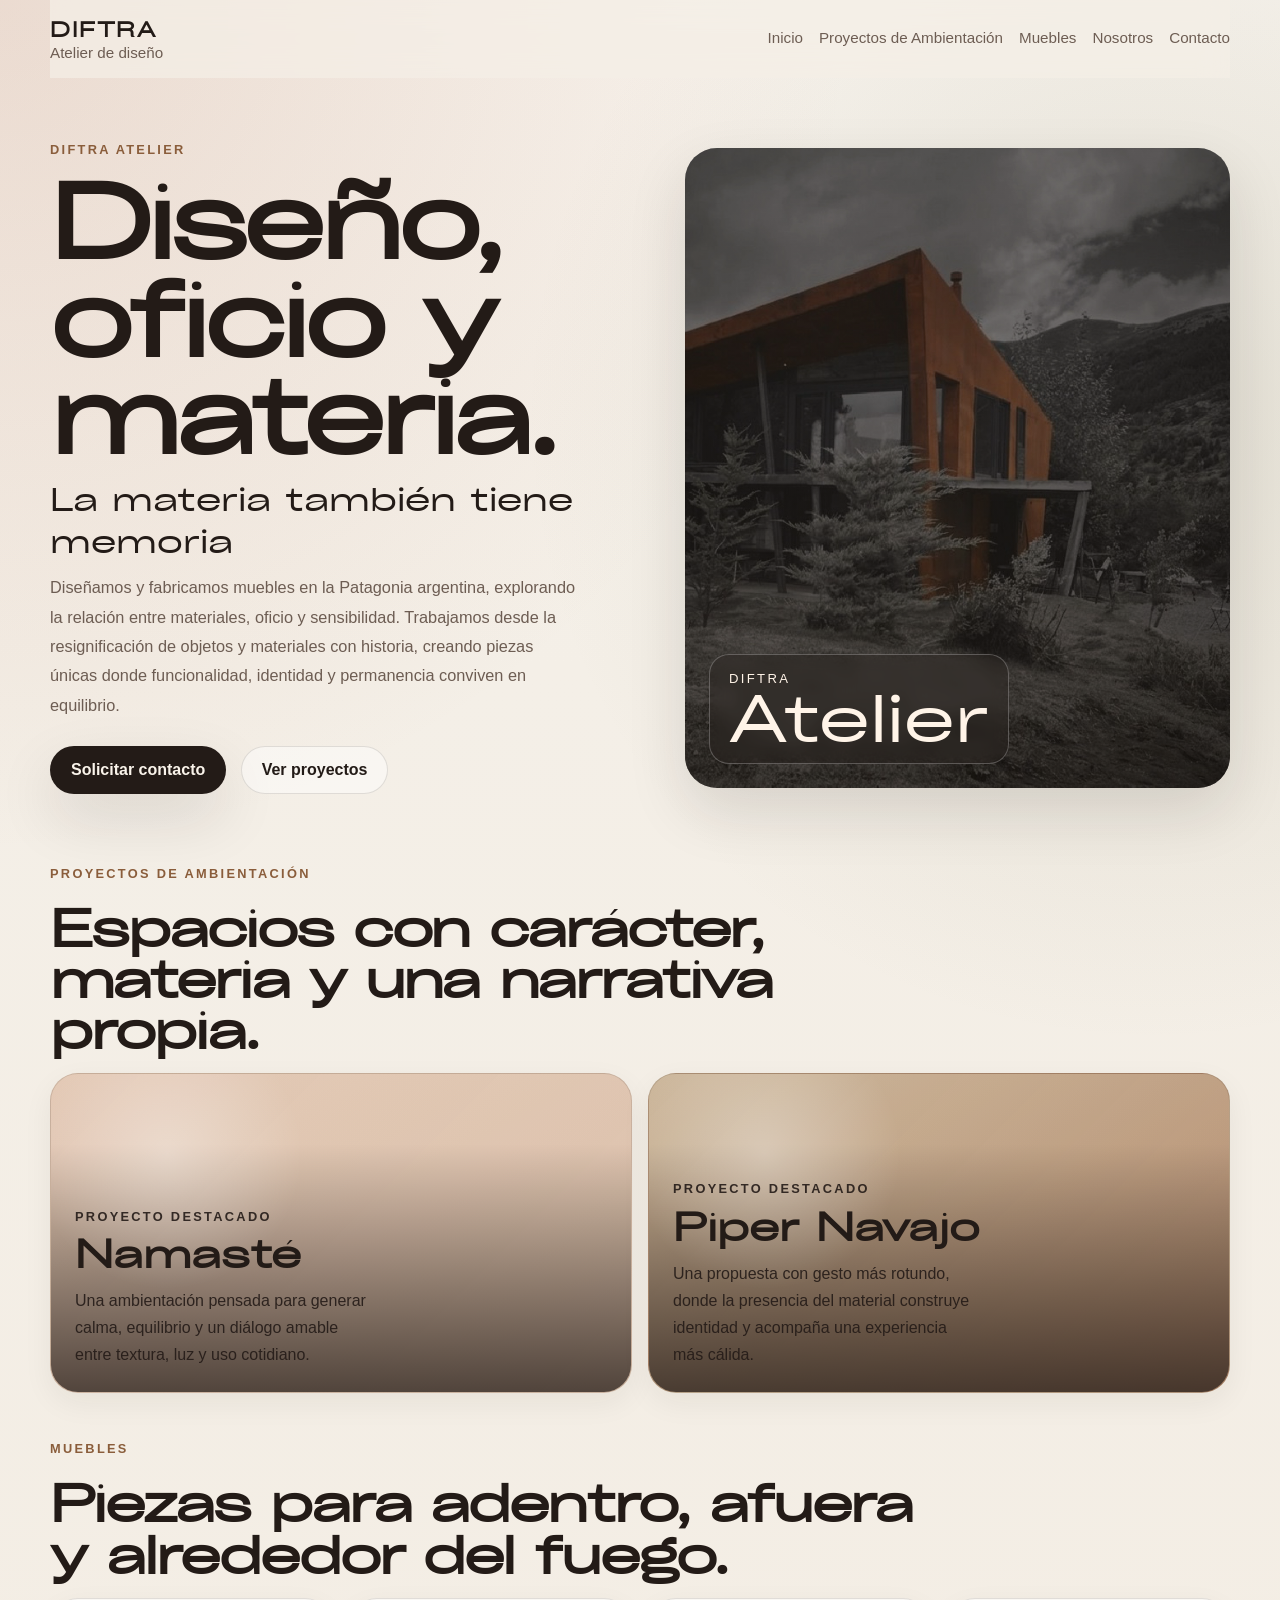
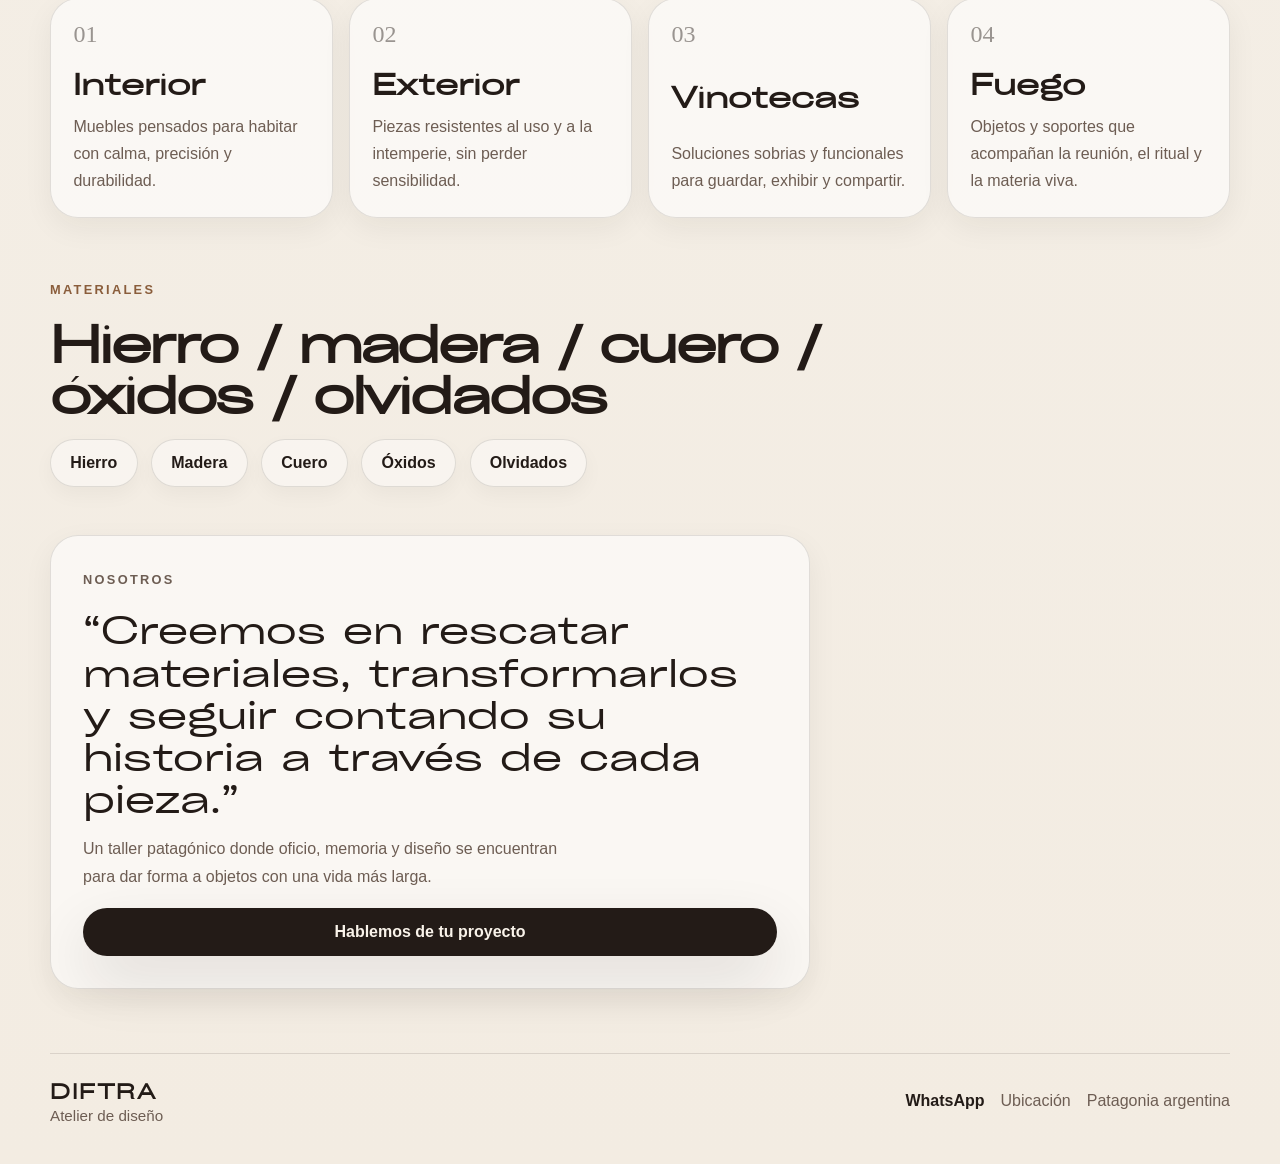
==== Diftra 2/index.html @ a842a308 "Update mobile nav and add new assets" ====
<!doctype html>
<html lang="es">
  <head>
    <meta charset="UTF-8" />
    <meta name="viewport" content="width=device-width, initial-scale=1.0" />
    <title>Diftra Atelier de diseño</title>
    <meta
      name="description"
      content="Diftra Atelier de diseño. Muebles y proyectos de ambientación en la Patagonia argentina."
    />
    <link rel="stylesheet" href="./styles.css" />
  </head>
  <body>
    <a class="skip-link" href="#contenido">Saltar al contenido</a>

    <header class="site-header">
      <div class="brand-lockup" aria-label="Diftra Atelier de diseño">
        <span class="brand-mark">Diftra</span>
        <span class="brand-subtitle">Atelier de diseño</span>
      </div>

      <nav class="site-nav" aria-label="Menú principal">
        <a href="#inicio">Inicio</a>
        <a href="#proyectos">Proyectos de Ambientación</a>
        <a href="#muebles">Muebles</a>
        <a href="#nosotros">Nosotros</a>
        <a href="#contacto">Contacto</a>
      </nav>
    </header>

    <main id="contenido">
      <section id="inicio" class="hero">
        <div class="hero-copy">
          <p class="eyebrow">Diftra Atelier</p>
          <h1>Diseño, oficio y materia.</h1>
          <p class="hero-lead">La materia también tiene memoria</p>
          <p class="hero-text">
            Diseñamos y fabricamos muebles en la Patagonia argentina, explorando la
            relación entre materiales, oficio y sensibilidad. Trabajamos desde la
            resignificación de objetos y materiales con historia, creando piezas
            únicas donde funcionalidad, identidad y permanencia conviven en equilibrio.
          </p>

          <div class="hero-actions">
            <a class="button button-primary" href="#contacto">Solicitar contacto</a>
            <a class="button button-secondary" href="#proyectos">Ver proyectos</a>
          </div>
        </div>

        <div class="hero-visual" aria-hidden="true">
          <img class="hero-photo" src="./Hero.jpg" alt="Proyecto Piper Navajo — Patagonia argentina" />
          <div class="hero-overlay"></div>
          <div class="hero-frame">
            <div class="logo-badge">
              <span class="logo-badge-small">Diftra</span>
              <span class="logo-badge-large">Atelier</span>
            </div>
          </div>
        </div>
      </section>

      <section id="proyectos" class="section-block">
        <div class="section-heading">
          <p class="section-label">Proyectos de Ambientación</p>
          <h2>Espacios con carácter, materia y una narrativa propia.</h2>
        </div>

        <div class="featured-grid">
          <article class="featured-card featured-card-a">
            <p class="card-kicker">Proyecto destacado</p>
            <h3>Namasté</h3>
            <p>
              Una ambientación pensada para generar calma, equilibrio y un diálogo
              amable entre textura, luz y uso cotidiano.
            </p>
          </article>

          <article class="featured-card featured-card-b">
            <p class="card-kicker">Proyecto destacado</p>
            <h3>Piper Navajo</h3>
            <p>
              Una propuesta con gesto más rotundo, donde la presencia del material
              construye identidad y acompaña una experiencia más cálida.
            </p>
          </article>
        </div>
      </section>

      <section id="muebles" class="section-block">
        <div class="section-heading">
          <p class="section-label">Muebles</p>
          <h2>Piezas para adentro, afuera y alrededor del fuego.</h2>
        </div>

        <div class="muebles-grid">
          <article class="mueble-card">
            <span class="mueble-index">01</span>
            <h3>Interior</h3>
            <p>Muebles pensados para habitar con calma, precisión y durabilidad.</p>
          </article>

          <article class="mueble-card">
            <span class="mueble-index">02</span>
            <h3>Exterior</h3>
            <p>Piezas resistentes al uso y a la intemperie, sin perder sensibilidad.</p>
          </article>

          <article class="mueble-card">
            <span class="mueble-index">03</span>
            <h3>Vinotecas</h3>
            <p>Soluciones sobrias y funcionales para guardar, exhibir y compartir.</p>
          </article>

          <article class="mueble-card">
            <span class="mueble-index">04</span>
            <h3>Fuego</h3>
            <p>Objetos y soportes que acompañan la reunión, el ritual y la materia viva.</p>
          </article>
        </div>
      </section>

      <section class="section-block materials-band">
        <div class="section-heading">
          <p class="section-label">Materiales</p>
          <h2>Hierro / madera / cuero / óxidos / olvidados</h2>
        </div>

        <div class="materials-row" aria-label="Materiales destacados">
          <span>Hierro</span>
          <span>Madera</span>
          <span>Cuero</span>
          <span>Óxidos</span>
          <span>Olvidados</span>
        </div>
      </section>

      <section id="nosotros" class="section-block closing-block">
        <div class="closing-card">
          <p class="section-label">Nosotros</p>
          <blockquote>
            “Creemos en rescatar materiales, transformarlos y seguir contando su
            historia a través de cada pieza.”
          </blockquote>
          <p>
            Un taller patagónico donde oficio, memoria y diseño se encuentran para dar
            forma a objetos con una vida más larga.
          </p>
          <a class="button button-primary" href="#contacto">Hablemos de tu proyecto</a>
        </div>
      </section>
    </main>

    <footer id="contacto" class="site-footer">
      <div class="footer-brand">
        <span class="brand-mark">Diftra</span>
        <span class="brand-subtitle">Atelier de diseño</span>
      </div>

      <div class="footer-links">
        <a href="#contacto">WhatsApp</a>
        <span>Ubicación</span>
        <span>Patagonia argentina</span>
      </div>
    </footer>

    <script src="./app.js"></script>
  </body>
</html>
---- Diftra 2/styles.css ----
:root {
  color-scheme: light;
  --bg: #f4efe7;
  --bg-soft: #efe5d7;
  --ink: #231b17;
  --muted: #6d5d53;
  --line: rgba(35, 27, 23, 0.12);
  --wood: #8a5d3b;
  --clay: #b06a4b;
  --sand: #d9c1a6;
  --olive: #7b7a59;
  --shadow: 0 24px 60px rgba(35, 27, 23, 0.12);
}

@font-face {
  font-family: "Cy Grotesk Grand";
  src: url("./cy-grotesk-grand-regular.ttf") format("truetype");
  font-weight: 400;
  font-style: normal;
  font-display: swap;
}

* {
  box-sizing: border-box;
}

html {
  scroll-behavior: smooth;
}

body {
  margin: 0;
  font-family: "Trebuchet MS", "Segoe UI", sans-serif;
  color: var(--ink);
  background:
    radial-gradient(circle at top left, rgba(176, 106, 75, 0.18), transparent 28%),
    radial-gradient(circle at 90% 15%, rgba(123, 122, 89, 0.16), transparent 24%),
    linear-gradient(180deg, #f8f4ee 0%, var(--bg) 24%, #f3ece2 100%);
}

a {
  color: inherit;
  text-decoration: none;
}

.skip-link {
  position: absolute;
  left: -9999px;
  top: 1rem;
}

.skip-link:focus {
  left: 1rem;
  z-index: 1000;
  padding: 0.75rem 1rem;
  border-radius: 999px;
  background: var(--ink);
  color: white;
}

.site-header,
main,
.site-footer {
  width: min(1180px, calc(100% - 2rem));
  margin: 0 auto;
}

.site-header {
  position: sticky;
  top: 0;
  z-index: 30;
  display: flex;
  align-items: center;
  justify-content: space-between;
  gap: 1rem;
  padding: 1rem 0;
  backdrop-filter: blur(14px);
  background: rgba(244, 239, 231, 0.72);
  border-bottom: 1px solid transparent;
}

.brand-lockup,
.footer-brand {
  display: flex;
  flex-direction: column;
  gap: 0.15rem;
}

.brand-mark {
  font-family: "Cy Grotesk Grand", Georgia, "Times New Roman", serif;
  font-size: 1.25rem;
  font-weight: 700;
  letter-spacing: 0.08em;
  text-transform: uppercase;
}

.brand-subtitle {
  color: var(--muted);
  font-size: 0.95rem;
}

.site-nav {
  display: flex;
  flex-wrap: wrap;
  justify-content: flex-end;
  gap: 1rem;
  color: var(--muted);
  font-size: 0.95rem;
}

.site-nav a {
  position: relative;
  padding-bottom: 0.2rem;
}

.site-nav a::after {
  content: "";
  position: absolute;
  left: 0;
  bottom: 0;
  width: 100%;
  height: 1px;
  background: currentColor;
  transform: scaleX(0);
  transform-origin: left;
  transition: transform 180ms ease;
}

.site-nav a:hover::after,
.site-nav a:focus-visible::after {
  transform: scaleX(1);
}

.hero {
  display: grid;
  grid-template-columns: 1.05fr 0.95fr;
  gap: 2rem;
  align-items: center;
  padding: 4rem 0 2.5rem;
}

.hero-copy {
  max-width: 640px;
}

.eyebrow,
.section-label,
.card-kicker {
  margin: 0 0 0.75rem;
  color: var(--wood);
  text-transform: uppercase;
  letter-spacing: 0.18em;
  font-size: 0.8rem;
  font-weight: 700;
}

.hero h1,
.section-heading h2 {
  margin: 0;
  font-family: "Cy Grotesk Grand", Georgia, "Times New Roman", serif;
  line-height: 0.95;
  letter-spacing: -0.04em;
}

.hero h1 {
  font-size: clamp(3.2rem, 8vw, 6.4rem);
  max-width: 10ch;
}

.hero-lead {
  margin: 1rem 0 0.75rem;
  font-family: "Cy Grotesk Grand", Georgia, "Times New Roman", serif;
  font-size: clamp(1.5rem, 2.5vw, 2.2rem);
}

.hero-text {
  max-width: 58ch;
  margin: 0;
  color: var(--muted);
  font-size: 1.02rem;
  line-height: 1.8;
}

.hero-actions {
  display: flex;
  flex-wrap: wrap;
  gap: 0.9rem;
  margin-top: 1.6rem;
}

.button {
  display: inline-flex;
  align-items: center;
  justify-content: center;
  min-height: 48px;
  padding: 0.85rem 1.25rem;
  border-radius: 999px;
  border: 1px solid transparent;
  font-weight: 700;
  transition:
    transform 180ms ease,
    background-color 180ms ease,
    border-color 180ms ease;
}

.button:hover,
.button:focus-visible {
  transform: translateY(-1px);
}

.button-primary {
  background: var(--ink);
  color: #f9f3ea;
  box-shadow: var(--shadow);
}

.button-secondary {
  border-color: var(--line);
  background: rgba(255, 255, 255, 0.45);
}

.hero-visual {
  position: relative;
  min-height: 640px;
  border-radius: 32px;
  overflow: hidden;
  box-shadow: var(--shadow);
}

.hero-photo {
  position: absolute;
  inset: 0;
  width: 100%;
  height: 100%;
  object-fit: cover;
  object-position: center 30%;
}

.hero-overlay {
  position: absolute;
  inset: 0;
  background: linear-gradient(180deg, rgba(20, 14, 10, 0.22) 0%, rgba(20, 14, 10, 0.55) 100%);
}

.hero-frame {
  position: absolute;
  inset: 0;
  display: flex;
  flex-direction: column;
  justify-content: flex-end;
  padding: 1.5rem;
}

.logo-badge {
  display: inline-flex;
  flex-direction: column;
  align-self: flex-start;
  padding: 1rem 1.2rem;
  border: 1px solid rgba(255, 255, 255, 0.24);
  border-radius: 20px;
  background: rgba(35, 27, 23, 0.28);
  color: #fff4e8;
  backdrop-filter: blur(8px);
}

.logo-badge-small {
  font-size: 0.82rem;
  text-transform: uppercase;
  letter-spacing: 0.18em;
}

.logo-badge-large {
  font-family: "Cy Grotesk Grand", Georgia, "Times New Roman", serif;
  font-size: clamp(2.2rem, 5vw, 4rem);
  line-height: 0.95;
}


.section-block {
  padding: 2rem 0 1rem;
}

.section-heading {
  display: flex;
  flex-direction: column;
  gap: 0.5rem;
  margin-bottom: 1.2rem;
}

.section-heading h2 {
  max-width: 18ch;
  font-size: clamp(2rem, 4vw, 3.5rem);
  line-height: 1;
}

.featured-grid {
  display: grid;
  grid-template-columns: repeat(2, minmax(0, 1fr));
  gap: 1rem;
}

.featured-card,
.mueble-card,
.closing-card {
  border: 1px solid var(--line);
  border-radius: 28px;
  background: rgba(255, 255, 255, 0.58);
  box-shadow: 0 10px 30px rgba(35, 27, 23, 0.06);
}

.featured-card {
  min-height: 320px;
  padding: 1.5rem;
  display: flex;
  flex-direction: column;
  justify-content: flex-end;
  position: relative;
  overflow: hidden;
}

.featured-card::before {
  content: "";
  position: absolute;
  inset: 0;
  background:
    radial-gradient(circle at 20% 25%, rgba(255, 255, 255, 0.34), transparent 26%),
    linear-gradient(180deg, transparent 22%, rgba(35, 27, 23, 0.75) 100%);
}

.featured-card > * {
  position: relative;
  z-index: 1;
}

.featured-card h3 {
  margin: 0 0 0.6rem;
  font-family: "Cy Grotesk Grand", Georgia, "Times New Roman", serif;
  font-size: clamp(2rem, 3vw, 3rem);
}

.featured-card p {
  margin: 0;
  max-width: 34ch;
  color: rgba(35, 27, 23, 0.9);
  line-height: 1.7;
}

.featured-card-a {
  background:
    linear-gradient(135deg, rgba(176, 106, 75, 0.12), rgba(255, 255, 255, 0.1)),
    linear-gradient(150deg, #ead6c4 0%, #d5b79e 100%);
}

.featured-card-b {
  background:
    linear-gradient(135deg, rgba(123, 122, 89, 0.14), rgba(255, 255, 255, 0.1)),
    linear-gradient(150deg, #d9c1a6 0%, #a77a59 100%);
}

.muebles-grid {
  display: grid;
  grid-template-columns: repeat(4, minmax(0, 1fr));
  gap: 1rem;
}

.mueble-card {
  padding: 1.4rem;
  min-height: 220px;
  display: flex;
  flex-direction: column;
  justify-content: space-between;
}

.mueble-index {
  font-family: Georgia, "Times New Roman", serif;
  color: rgba(35, 27, 23, 0.45);
  font-size: 1.5rem;
}

.mueble-card h3 {
  margin: 0.8rem 0 0.5rem;
  font-family: "Cy Grotesk Grand", Georgia, "Times New Roman", serif;
  font-size: 1.8rem;
}

.mueble-card p {
  margin: 0;
  color: var(--muted);
  line-height: 1.7;
}

.materials-band {
  padding-top: 3rem;
}

.materials-row {
  display: flex;
  flex-wrap: wrap;
  gap: 0.85rem;
}

.materials-row span {
  padding: 0.9rem 1.2rem;
  border-radius: 999px;
  border: 1px solid var(--line);
  background: rgba(255, 255, 255, 0.42);
  box-shadow: 0 8px 20px rgba(35, 27, 23, 0.04);
  font-weight: 700;
}

.closing-block {
  padding-bottom: 4rem;
}

.closing-card {
  display: grid;
  gap: 1rem;
  padding: 2rem;
  max-width: 760px;
}

.closing-card blockquote {
  margin: 0;
  font-family: "Cy Grotesk Grand", Georgia, "Times New Roman", serif;
  font-size: clamp(1.7rem, 3vw, 2.8rem);
  line-height: 1.1;
}

.closing-card p {
  margin: 0;
  color: var(--muted);
  max-width: 54ch;
  line-height: 1.8;
}

.site-footer {
  display: flex;
  align-items: center;
  justify-content: space-between;
  gap: 1rem;
  padding: 1.5rem 0 2.5rem;
  border-top: 1px solid var(--line);
}

.footer-links {
  display: flex;
  flex-wrap: wrap;
  gap: 1rem;
  color: var(--muted);
}

.footer-links a {
  color: var(--ink);
  font-weight: 700;
}

@media (max-width: 960px) {
  .site-header,
  .site-footer,
  .hero {
    flex-direction: column;
    align-items: flex-start;
  }

  .hero-visual {
    min-height: 520px;
  }

  .featured-grid,
  .muebles-grid {
    grid-template-columns: 1fr;
  }

  .site-nav {
    justify-content: flex-start;
  }
}

@media (max-width: 640px) {
  .site-header,
  main,
  .site-footer {
    width: min(100% - 1.1rem, 1180px);
  }

  .hero {
    padding-top: 2.2rem;
  }

  .hero-visual {
    min-height: 420px;
  }

  .hero h1 {
    max-width: 8ch;
  }

  .closing-card {
    padding: 1.35rem;
  }
}
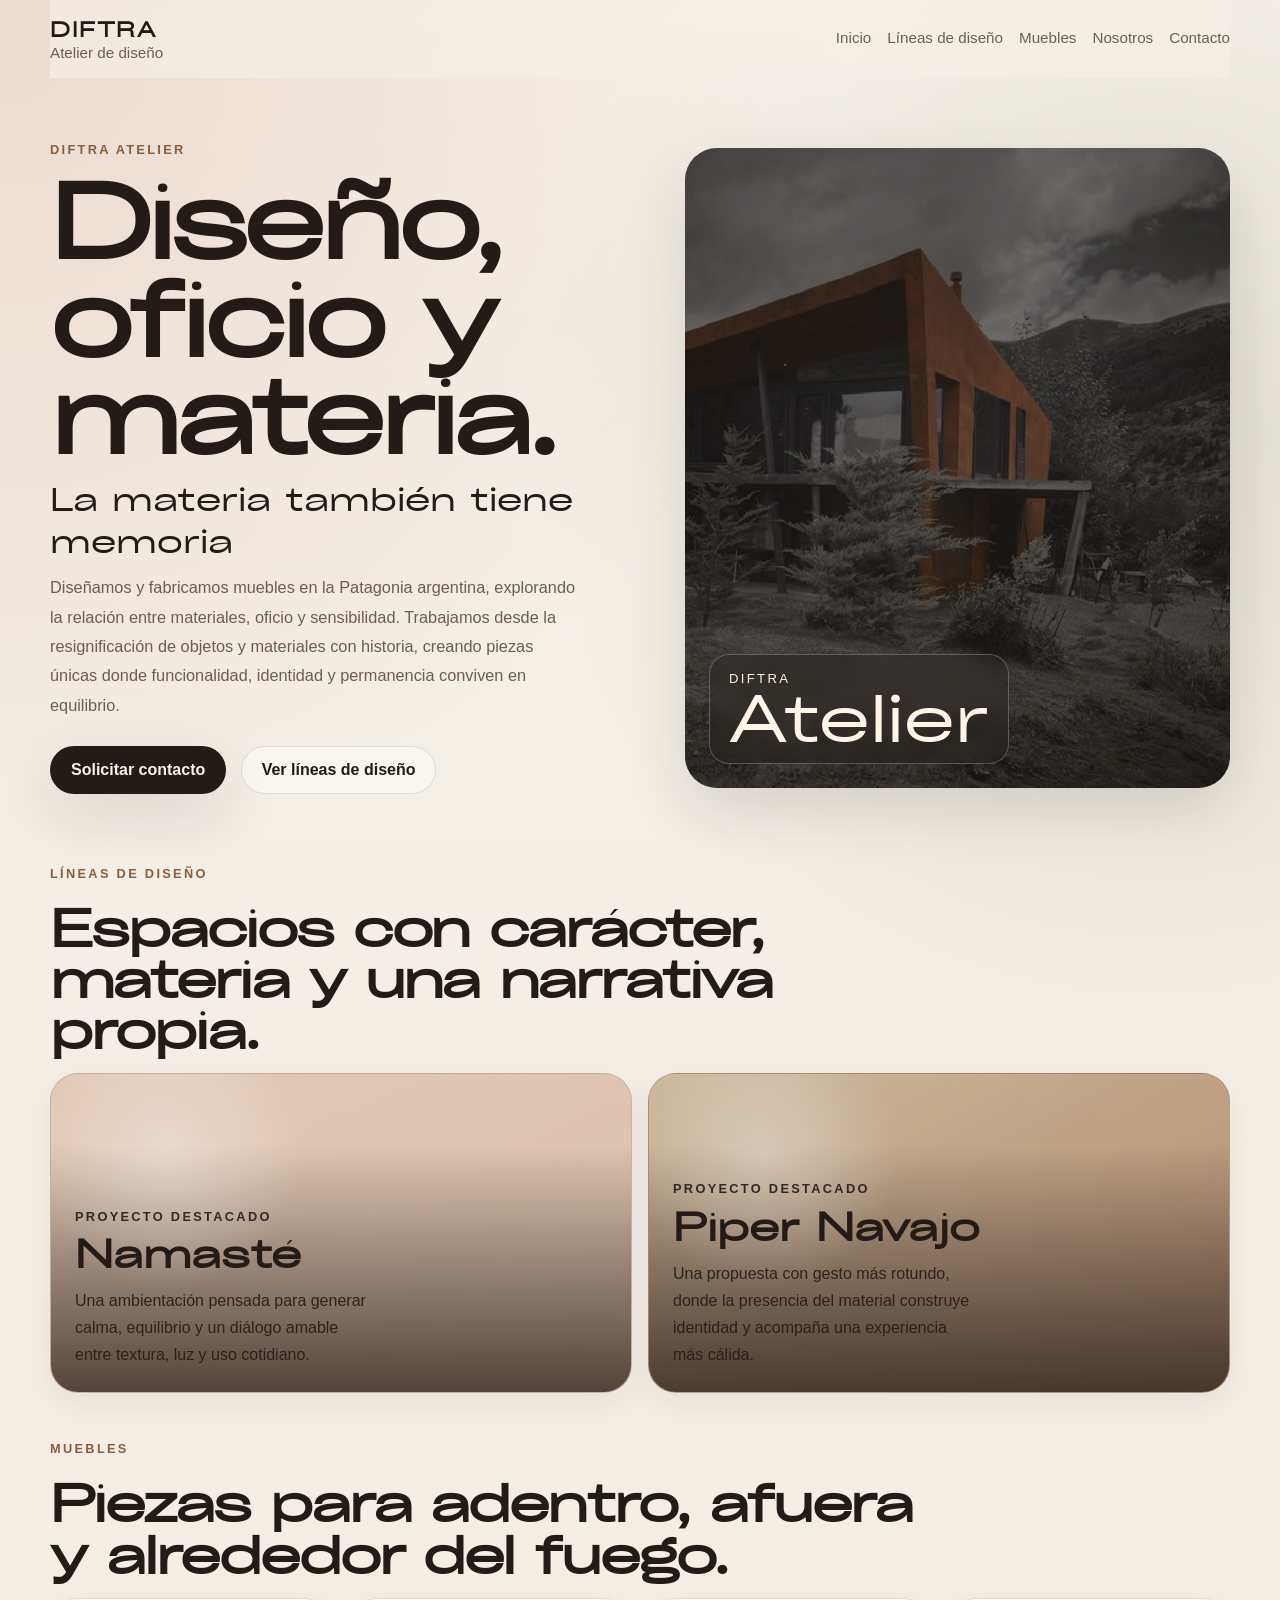
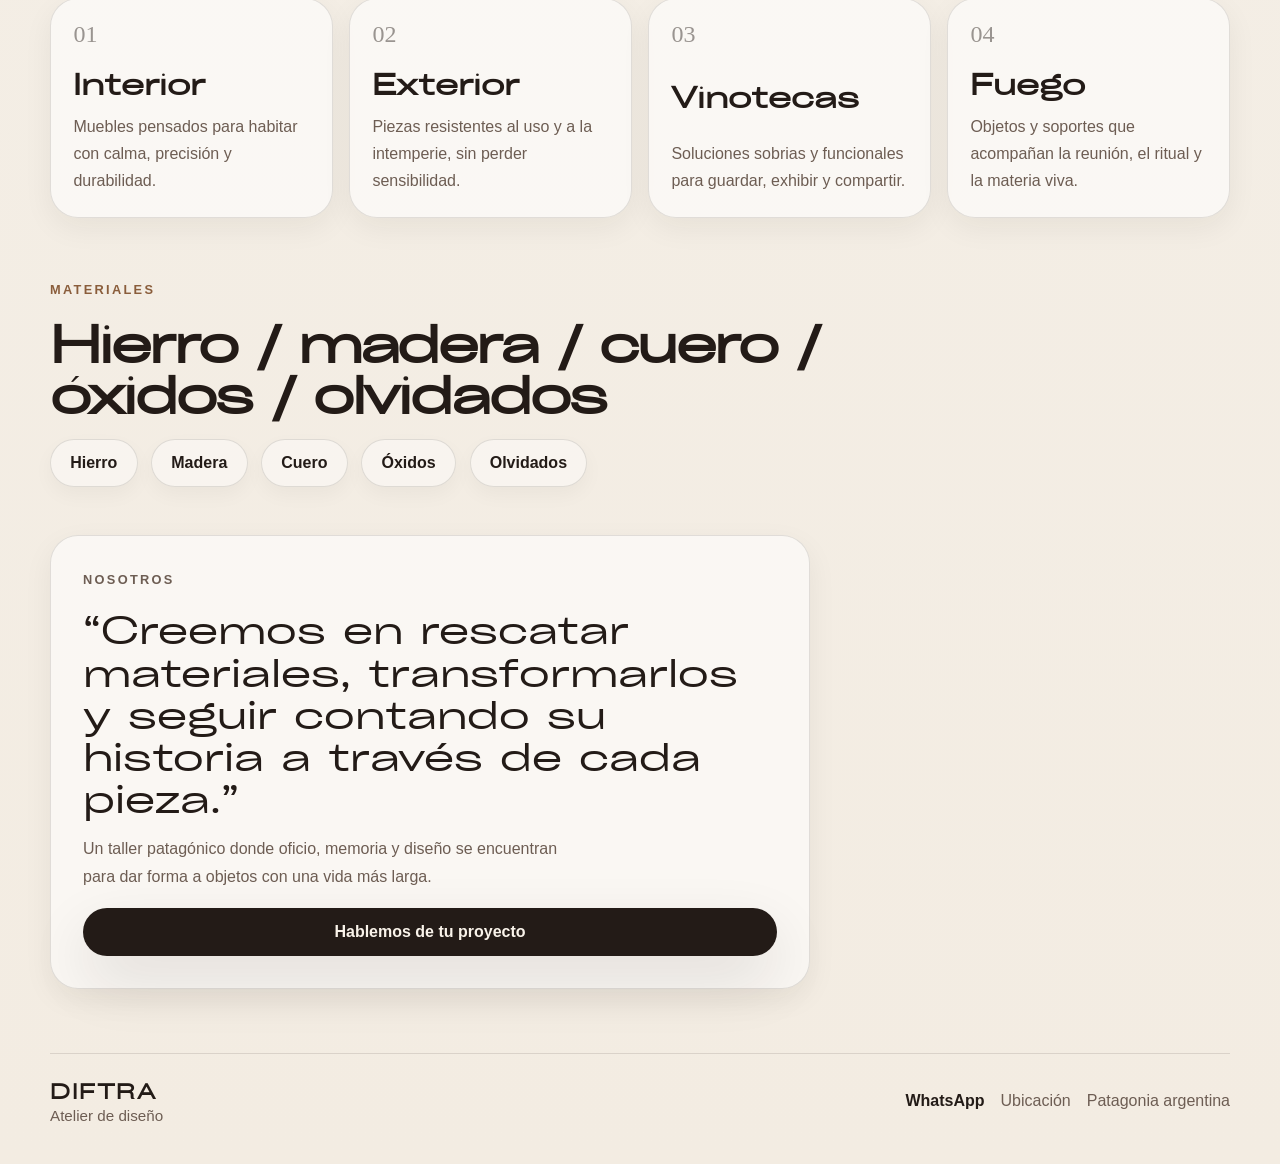
==== commit 940d6bdf: "Rename projects section to design lines" ====
--- a/Diftra 2/index.html
+++ b/Diftra 2/index.html
@@ -6,7 +6,7 @@
     <title>Diftra Atelier de diseño</title>
     <meta
       name="description"
-      content="Diftra Atelier de diseño. Muebles y proyectos de ambientación en la Patagonia argentina."
+      content="Diftra Atelier de diseño. Muebles y líneas de diseño en la Patagonia argentina."
     />
     <link rel="stylesheet" href="./styles.css" />
   </head>
@@ -21,7 +21,7 @@
 
       <nav class="site-nav" aria-label="Menú principal">
         <a href="#inicio">Inicio</a>
-        <a href="#proyectos">Proyectos de Ambientación</a>
+        <a href="#proyectos">Líneas de diseño</a>
         <a href="#muebles">Muebles</a>
         <a href="#nosotros">Nosotros</a>
         <a href="#contacto">Contacto</a>
@@ -43,7 +43,7 @@
 
           <div class="hero-actions">
             <a class="button button-primary" href="#contacto">Solicitar contacto</a>
-            <a class="button button-secondary" href="#proyectos">Ver proyectos</a>
+            <a class="button button-secondary" href="#proyectos">Ver líneas de diseño</a>
           </div>
         </div>
 
@@ -61,7 +61,7 @@
 
       <section id="proyectos" class="section-block">
         <div class="section-heading">
-          <p class="section-label">Proyectos de Ambientación</p>
+          <p class="section-label">Líneas de diseño</p>
           <h2>Espacios con carácter, materia y una narrativa propia.</h2>
         </div>
 
